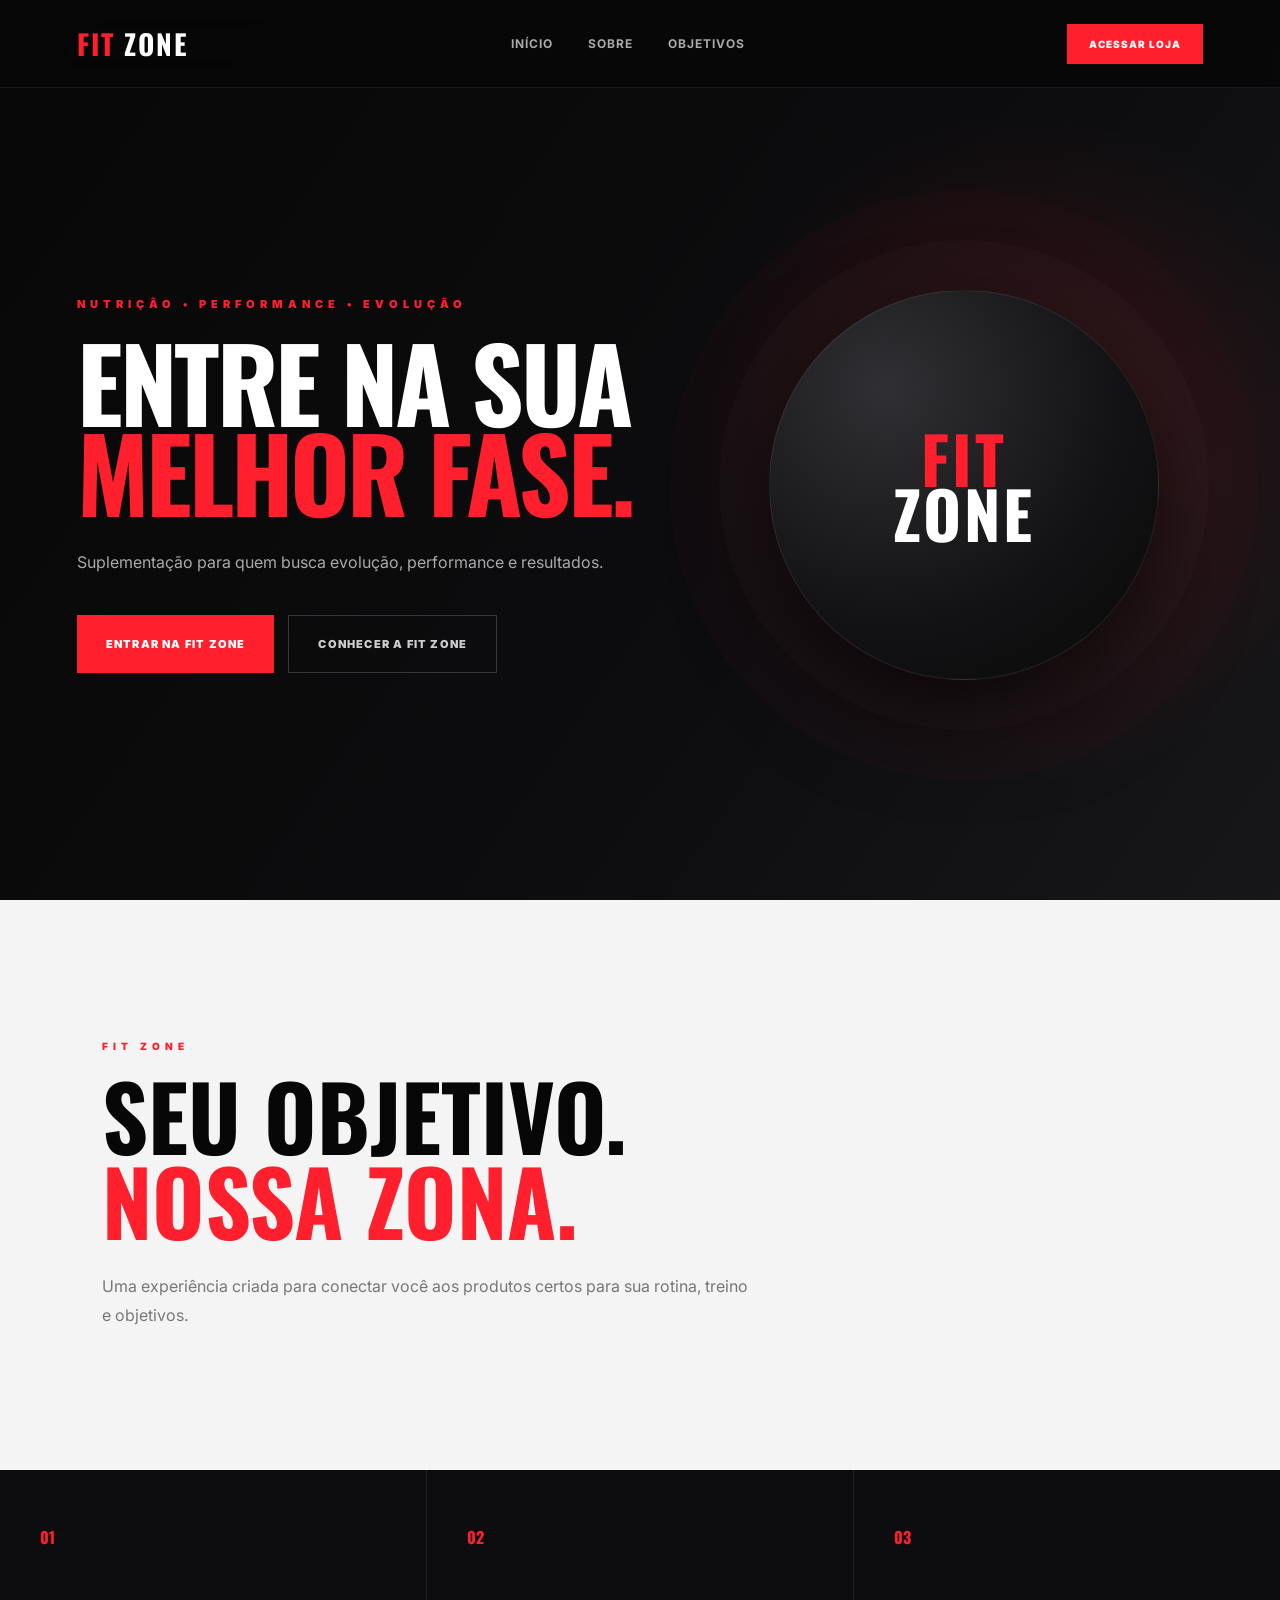
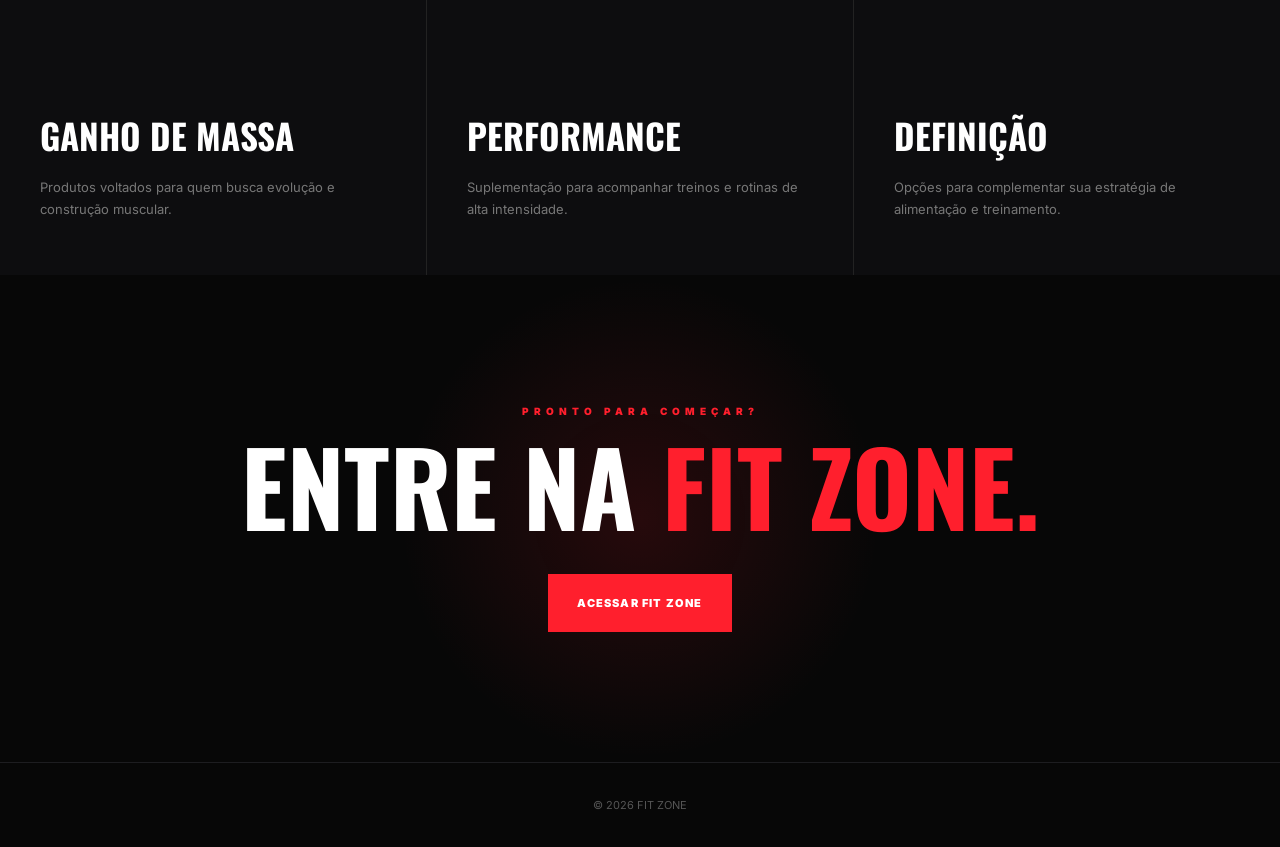
==== index.html @ 2e22f08d "Primeira versao FIT ZONE" ====
<!DOCTYPE html>
<html lang="pt-BR">

<head>
    <meta charset="UTF-8">
    <meta name="viewport" content="width=device-width, initial-scale=1.0">

    <title>FIT ZONE | Performance e Nutrição</title>

    <link rel="stylesheet" href="style.css">
</head>

<body>

    <header class="header">

        <a href="#inicio" class="logo">
            <span>FIT</span> ZONE
        </a>

        <nav class="nav">
            <a href="#inicio">Início</a>
            <a href="#sobre">Sobre</a>
            <a href="#objetivos">Objetivos</a>
        </nav>

        <a href="loja/index.html" class="header-button">
            ACESSAR LOJA
        </a>

    </header>


    <main>

        <section class="hero" id="inicio">

            <div class="hero-content">

                <p class="hero-tag">
                    NUTRIÇÃO • PERFORMANCE • EVOLUÇÃO
                </p>

                <h1>
                    ENTRE NA SUA
                    <span>MELHOR FASE.</span>
                </h1>

                <p class="hero-description">
                    Suplementação para quem busca evolução,
                    performance e resultados.
                </p>

                <div class="hero-buttons">

                    <a href="loja/index.html" class="btn-primary">
                        ENTRAR NA FIT ZONE
                    </a>

                    <a href="#sobre" class="btn-secondary">
                        CONHECER A FIT ZONE
                    </a>

                </div>

            </div>


            <div class="hero-visual">

                <div class="hero-circle">
                    <div class="circle-text">
                        <span>FIT</span>
                        ZONE
                    </div>
                </div>

            </div>

        </section>


        <section class="about" id="sobre">

            <p class="section-tag">FIT ZONE</p>

            <h2>
                SEU OBJETIVO.<br>
                <span>NOSSA ZONA.</span>
            </h2>

            <p>
                Uma experiência criada para conectar você aos produtos
                certos para sua rotina, treino e objetivos.
            </p>

        </section>


        <section class="goals" id="objetivos">

            <div class="goal-card">
                <span>01</span>
                <h3>GANHO DE MASSA</h3>
                <p>Produtos voltados para quem busca evolução e construção muscular.</p>
            </div>

            <div class="goal-card">
                <span>02</span>
                <h3>PERFORMANCE</h3>
                <p>Suplementação para acompanhar treinos e rotinas de alta intensidade.</p>
            </div>

            <div class="goal-card">
                <span>03</span>
                <h3>DEFINIÇÃO</h3>
                <p>Opções para complementar sua estratégia de alimentação e treinamento.</p>
            </div>

        </section>


        <section class="final-cta">

            <p>PRONTO PARA COMEÇAR?</p>

            <h2>
                ENTRE NA
                <span>FIT ZONE.</span>
            </h2>

            <a href="loja/index.html" class="btn-primary">
                ACESSAR FIT ZONE
            </a>

        </section>

    </main>


    <footer>
        <p>© 2026 FIT ZONE</p>
    </footer>


    <script src="main.js"></script>

</body>

</html>
---- style.css ----
@import url('https://fonts.googleapis.com/css2?family=Inter:wght@400;500;600;700;800;900&family=Oswald:wght@500;600;700&display=swap');

:root {
    --red: #ff1f2d;
    --red-light: #ff4651;
    --black: #070707;
    --black-soft: #0d0d0f;
    --graphite: #151518;
    --gray: #8b8b91;
    --white: #ffffff;
}

* {
    margin: 0;
    padding: 0;
    box-sizing: border-box;
}

html {
    scroll-behavior: smooth;
}

body {
    font-family: "Inter", sans-serif;
    background: var(--black);
    color: var(--white);
    overflow-x: hidden;
}

a {
    text-decoration: none;
    color: inherit;
}

/* HEADER */

.header {
    position: fixed;
    top: 0;
    left: 0;
    z-index: 1000;

    width: 100%;
    height: 88px;
    padding: 0 6%;

    display: flex;
    align-items: center;
    justify-content: space-between;

    background: rgba(7, 7, 7, 0.88);
    backdrop-filter: blur(18px);

    border-bottom: 1px solid rgba(255,255,255,0.07);
}

.logo {
    font-family: "Oswald", sans-serif;
    font-size: 28px;
    font-weight: 700;
    letter-spacing: 2px;
}

.logo span {
    color: var(--red);
}

.nav {
    display: flex;
    gap: 35px;
}

.nav a {
    color: #aaa;
    font-size: 12px;
    font-weight: 700;
    text-transform: uppercase;
    letter-spacing: 1px;
    transition: 0.3s;
}

.nav a:hover {
    color: var(--white);
}

.header-button {
    padding: 14px 22px;

    background: var(--red);

    font-size: 10px;
    font-weight: 900;
    letter-spacing: 1px;

    transition: 0.3s;
}

.header-button:hover {
    background: var(--red-light);
}

/* HERO */

.hero {
    min-height: 100vh;
    padding: 150px 6% 80px;

    display: grid;
    grid-template-columns: 1.15fr 0.85fr;
    align-items: center;

    position: relative;
    overflow: hidden;

    background:
        radial-gradient(circle at 80% 50%, rgba(255,31,45,.16), transparent 30%),
        linear-gradient(125deg, #070707, #0d0d0f 60%, #171719);
}

.hero-content {
    position: relative;
    z-index: 2;
    max-width: 800px;
}

.hero-tag {
    color: var(--red);
    font-size: 11px;
    font-weight: 900;
    letter-spacing: 5px;
    margin-bottom: 25px;
}

.hero h1 {
    font-family: "Oswald", sans-serif;
    font-size: clamp(70px, 8vw, 125px);
    line-height: .88;
    letter-spacing: -3px;
    margin-bottom: 32px;
}

.hero h1 span {
    display: block;
    color: var(--red);
}

.hero-description {
    max-width: 570px;
    color: #aaa;
    line-height: 1.8;
    margin-bottom: 38px;
}

.hero-buttons {
    display: flex;
    gap: 14px;
    flex-wrap: wrap;
}

.btn-primary,
.btn-secondary {
    min-height: 58px;
    padding: 0 29px;

    display: inline-flex;
    align-items: center;
    justify-content: center;

    font-size: 11px;
    font-weight: 900;
    letter-spacing: 1.2px;

    transition: .3s;
}

.btn-primary {
    background: var(--red);
}

.btn-primary:hover {
    background: var(--red-light);
    transform: translateY(-3px);
}

.btn-secondary {
    border: 1px solid #38383c;
    color: #ccc;
}

.btn-secondary:hover {
    border-color: white;
    color: white;
}

/* HERO VISUAL */

.hero-visual {
    display: flex;
    align-items: center;
    justify-content: center;
}

.hero-circle {
    width: 390px;
    height: 390px;

    display: flex;
    align-items: center;
    justify-content: center;

    border-radius: 50%;

    background: radial-gradient(circle at 30% 25%, #303034, #121214 60%, #090909);

    border: 1px solid rgba(255,255,255,.08);

    box-shadow:
        0 40px 90px rgba(0,0,0,.65),
        0 0 0 50px rgba(255,255,255,.015),
        0 0 0 100px rgba(255,31,45,.02);
}

.circle-text {
    font-family: "Oswald", sans-serif;
    font-size: 65px;
    font-weight: 700;
    line-height: .85;
    text-align: center;
    letter-spacing: 3px;
}

.circle-text span {
    display: block;
    color: var(--red);
}

/* SOBRE */

.about {
    padding: 140px 8%;
    background: #f4f4f5;
    color: var(--black);
}

.section-tag {
    color: var(--red);
    font-size: 10px;
    font-weight: 900;
    letter-spacing: 5px;
    margin-bottom: 20px;
}

.about h2 {
    font-family: "Oswald", sans-serif;
    font-size: clamp(55px, 7vw, 100px);
    line-height: .95;
    margin-bottom: 30px;
}

.about h2 span {
    color: var(--red);
}

.about > p:last-child {
    max-width: 650px;
    color: #777;
    line-height: 1.8;
}

/* OBJETIVOS */

.goals {
    display: grid;
    grid-template-columns: repeat(3, 1fr);

    background: #222;
    gap: 1px;
}

.goal-card {
    min-height: 400px;
    padding: 55px 40px;

    background: var(--black-soft);

    transition: .35s;
}

.goal-card > span {
    color: var(--red);
    font-family: "Oswald", sans-serif;
    font-weight: 700;
}

.goal-card h3 {
    font-family: "Oswald", sans-serif;
    font-size: 35px;
    margin-top: 160px;
    margin-bottom: 15px;
}

.goal-card p {
    color: #777;
    font-size: 13px;
    line-height: 1.7;
}

.goal-card:hover {
    background: var(--red);
    transform: translateY(-8px);
}

.goal-card:hover > span,
.goal-card:hover p {
    color: white;
}

/* CTA FINAL */

.final-cta {
    padding: 130px 6%;
    text-align: center;

    background:
        radial-gradient(circle, rgba(255,31,45,.13), transparent 35%),
        var(--black);
}

.final-cta > p {
    color: var(--red);
    font-size: 10px;
    font-weight: 900;
    letter-spacing: 5px;
    margin-bottom: 20px;
}

.final-cta h2 {
    font-family: "Oswald", sans-serif;
    font-size: clamp(60px, 8vw, 110px);
    line-height: .95;
    margin-bottom: 40px;
}

.final-cta h2 span {
    color: var(--red);
}

/* FOOTER */

footer {
    padding: 35px 6%;
    text-align: center;
    border-top: 1px solid #1d1d20;
    color: #555;
    font-size: 11px;
}

/* RESPONSIVO */

@media (max-width: 900px) {
    .nav {
        display: none;
    }

    .hero {
        grid-template-columns: 1fr;
        text-align: center;
    }

    .hero-description {
        margin-left: auto;
        margin-right: auto;
    }

    .hero-buttons {
        justify-content: center;
    }

    .hero-visual {
        margin-top: 80px;
    }

    .goals {
        grid-template-columns: 1fr;
    }
}

@media (max-width: 600px) {
    .header {
        padding: 0 4%;
    }

    .logo {
        font-size: 22px;
    }

    .header-button {
        padding: 12px 14px;
        font-size: 9px;
    }

    .hero {
        padding: 130px 5% 70px;
    }

    .hero h1 {
        font-size: 58px;
    }

    .hero-circle {
        width: 240px;
        height: 240px;
    }

    .circle-text {
        font-size: 44px;
    }

    .hero-buttons {
        flex-direction: column;
    }

    .btn-primary,
    .btn-secondary {
        width: 100%;
    }
}
/* TRANSIÇÃO ENTRE PÁGINAS */

body {
    opacity: 0;
    transform: translateY(8px);
    transition:
        opacity 0.35s ease,
        transform 0.35s ease;
}

body.page-loaded {
    opacity: 1;
    transform: translateY(0);
}

body.page-leaving {
    opacity: 0;
    transform: translateY(-8px);
}
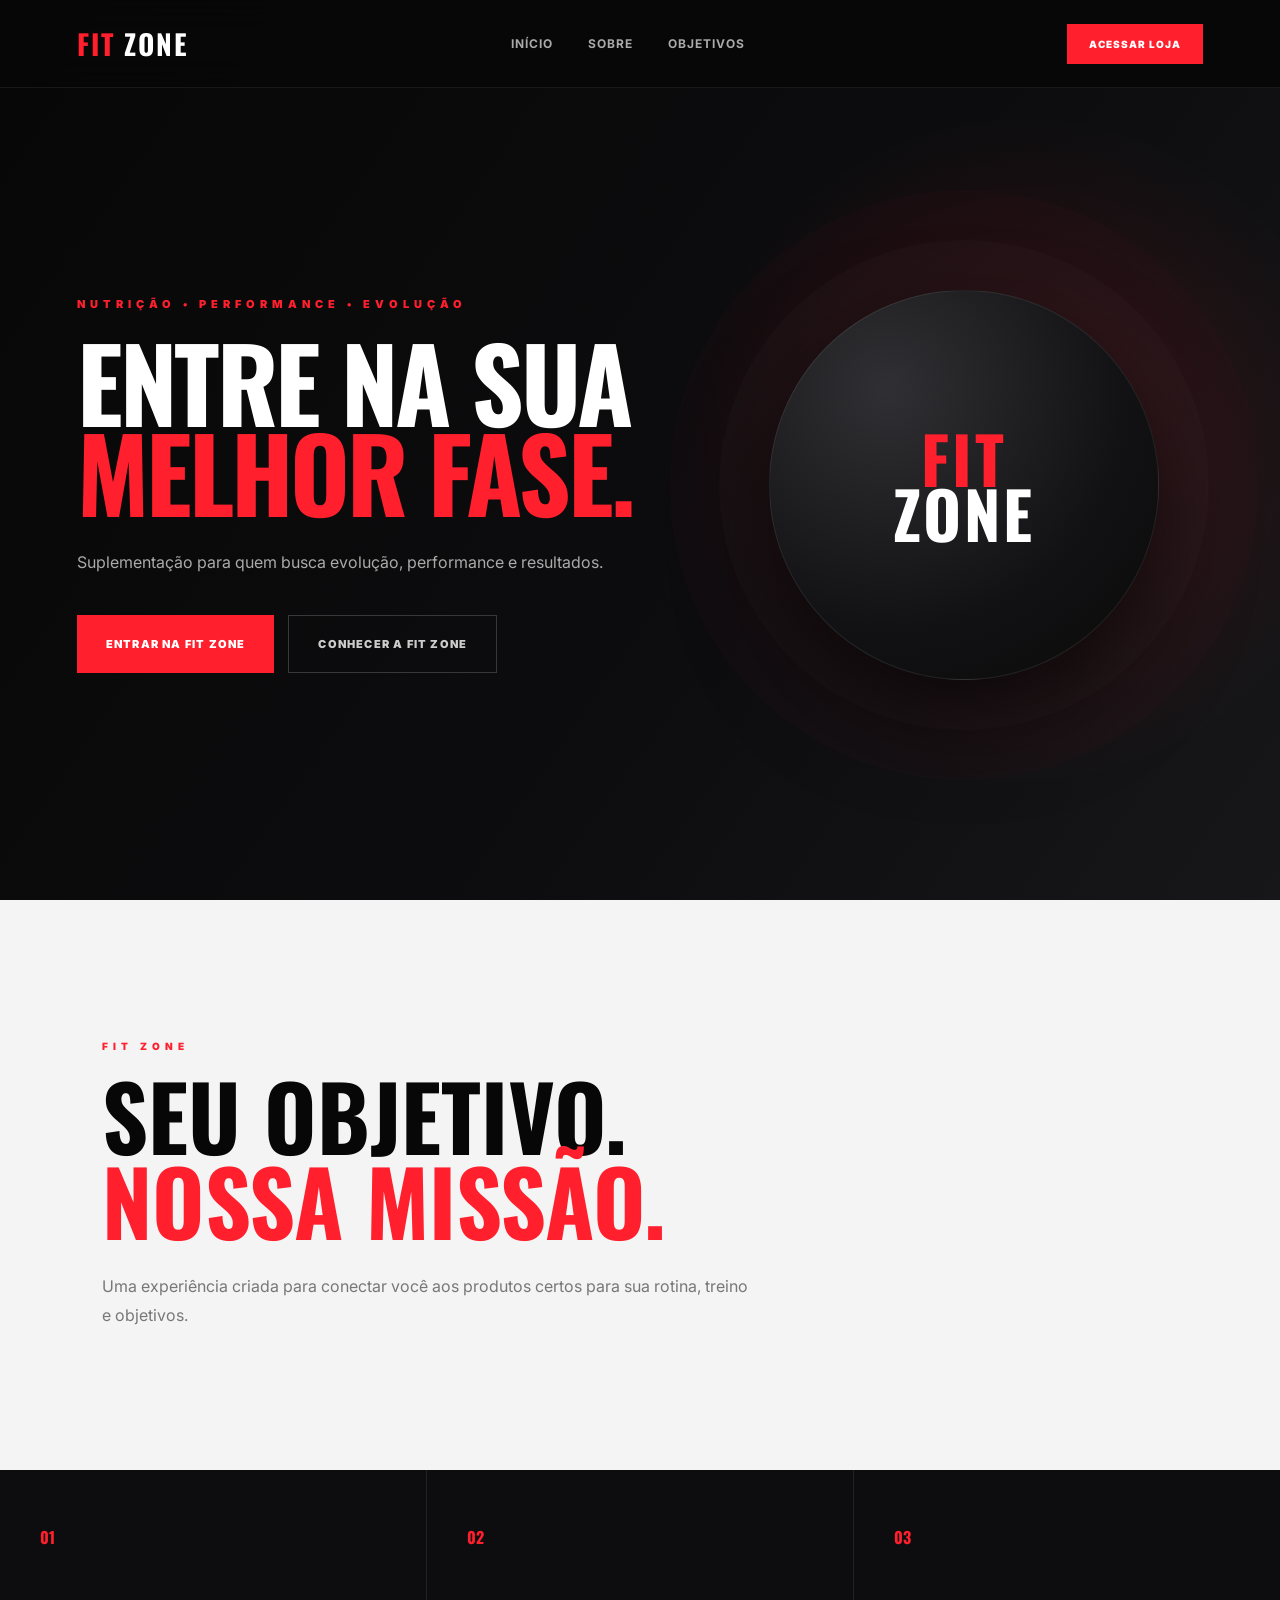
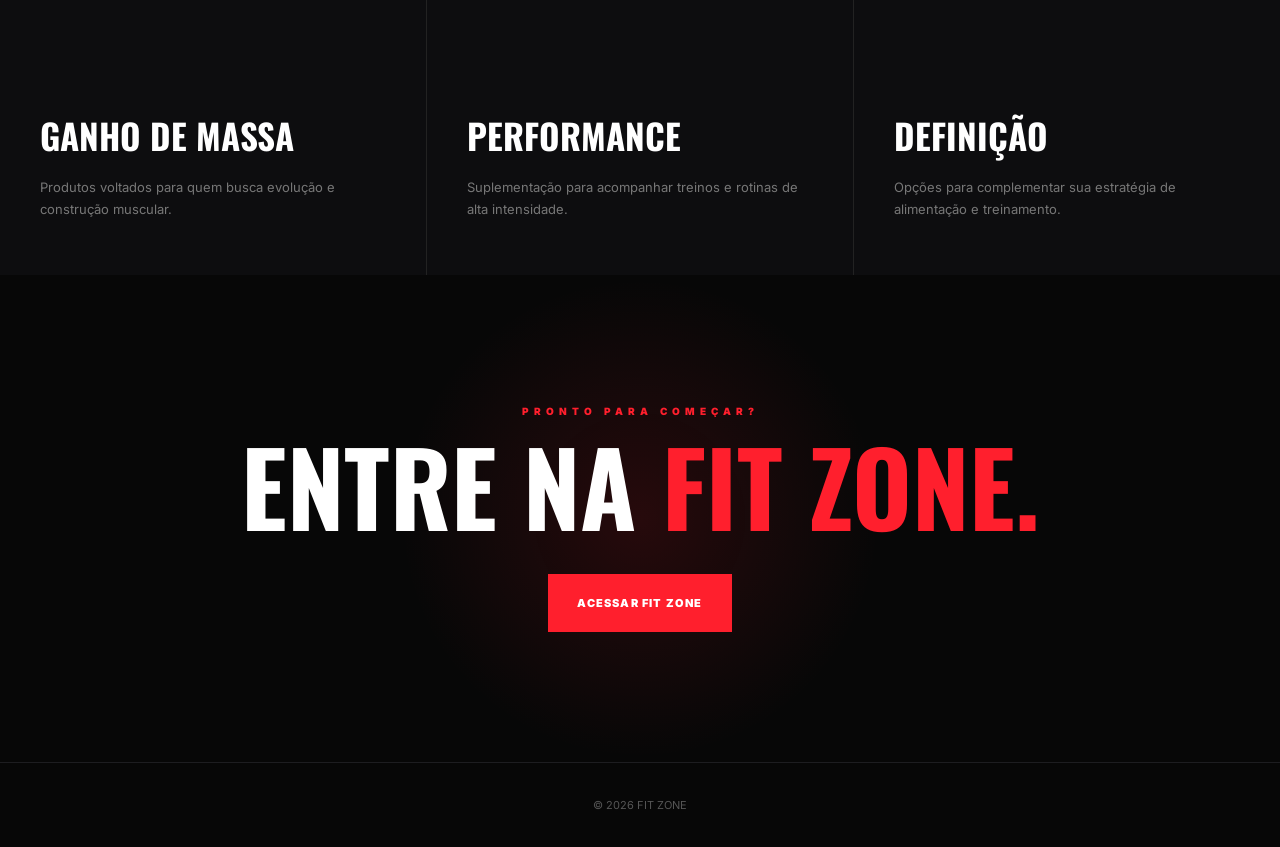
==== commit 1f5f6a4d: "Adiciona recomendador produtos e favicon" ====
--- a/index.html
+++ b/index.html
@@ -6,7 +6,7 @@
     <meta name="viewport" content="width=device-width, initial-scale=1.0">
 
     <title>FIT ZONE | Performance e Nutrição</title>
-
+<link rel="icon" type="image/png" href="favicon-fit.png">
     <link rel="stylesheet" href="style.css">
 </head>
 
@@ -86,7 +86,7 @@
 
             <h2>
                 SEU OBJETIVO.<br>
-                <span>NOSSA ZONA.</span>
+                <span>NOSSA MISSÃO.</span>
             </h2>
 
             <p>
